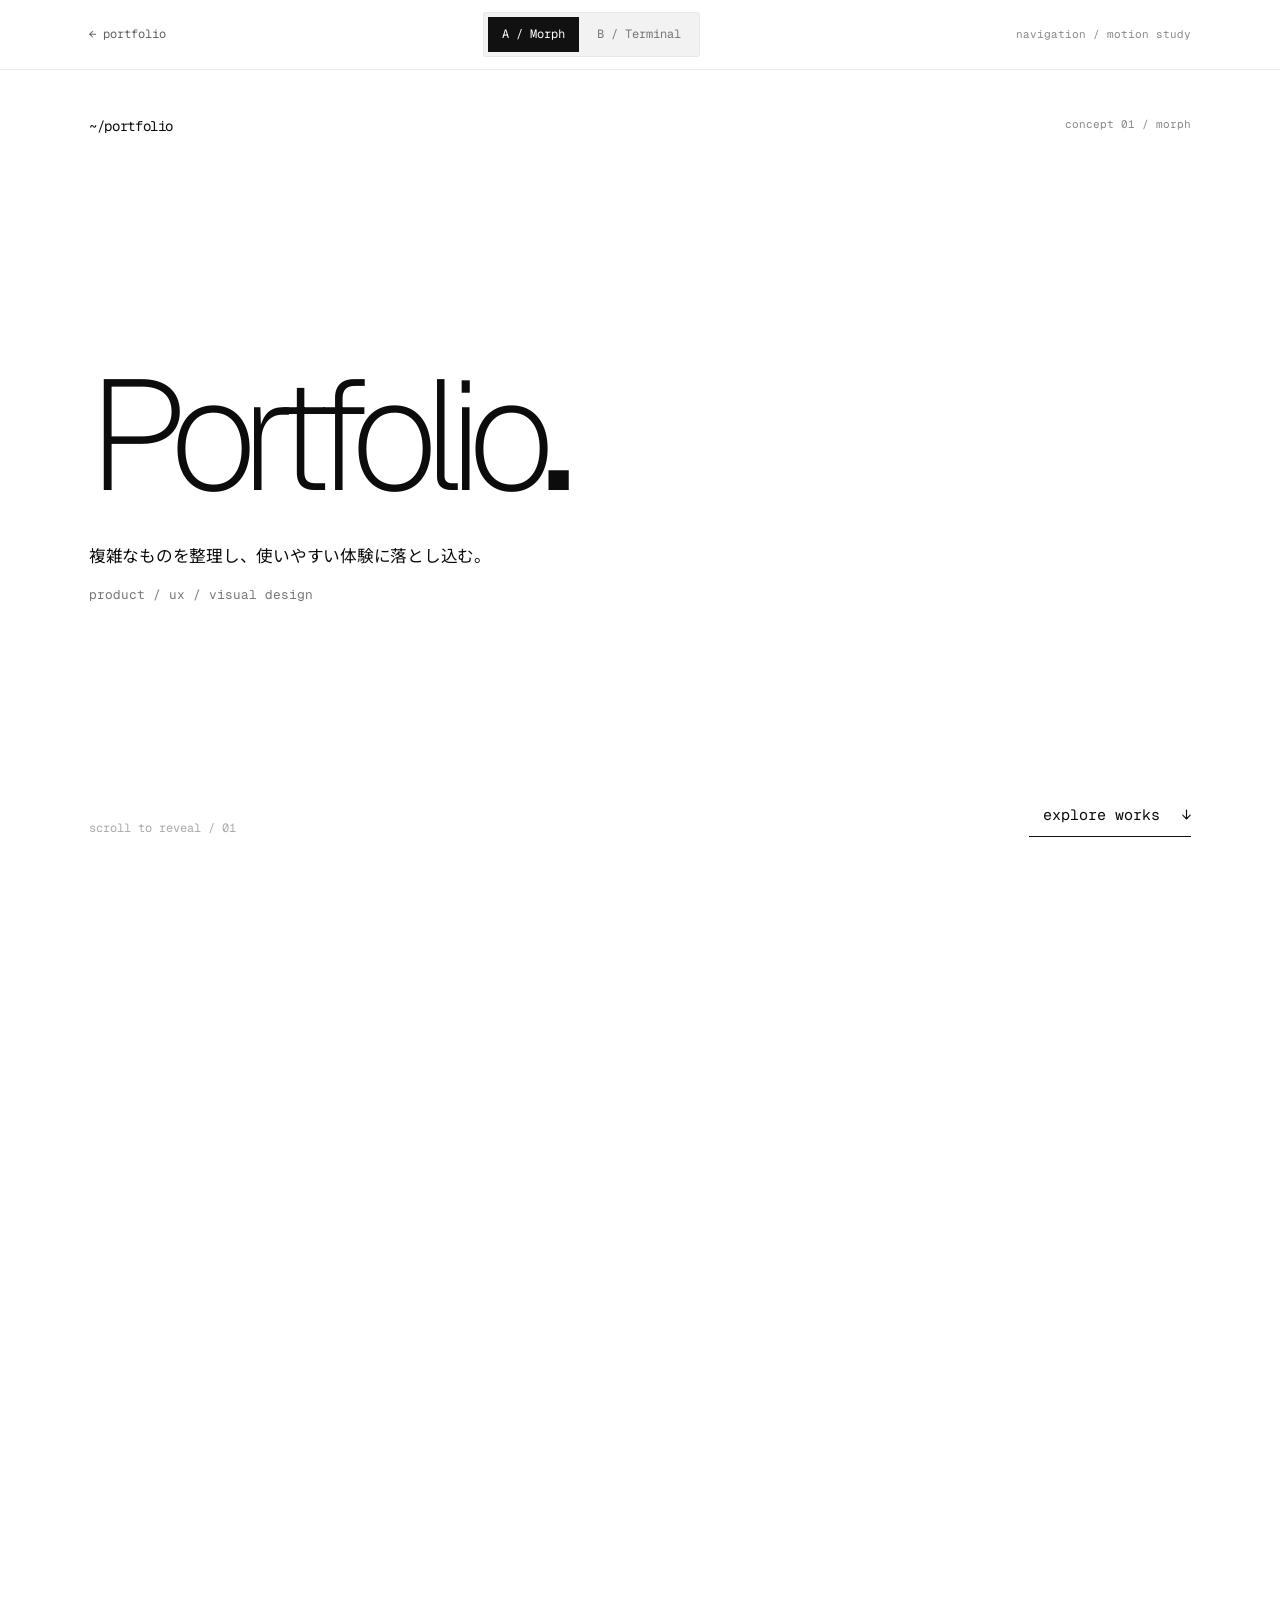
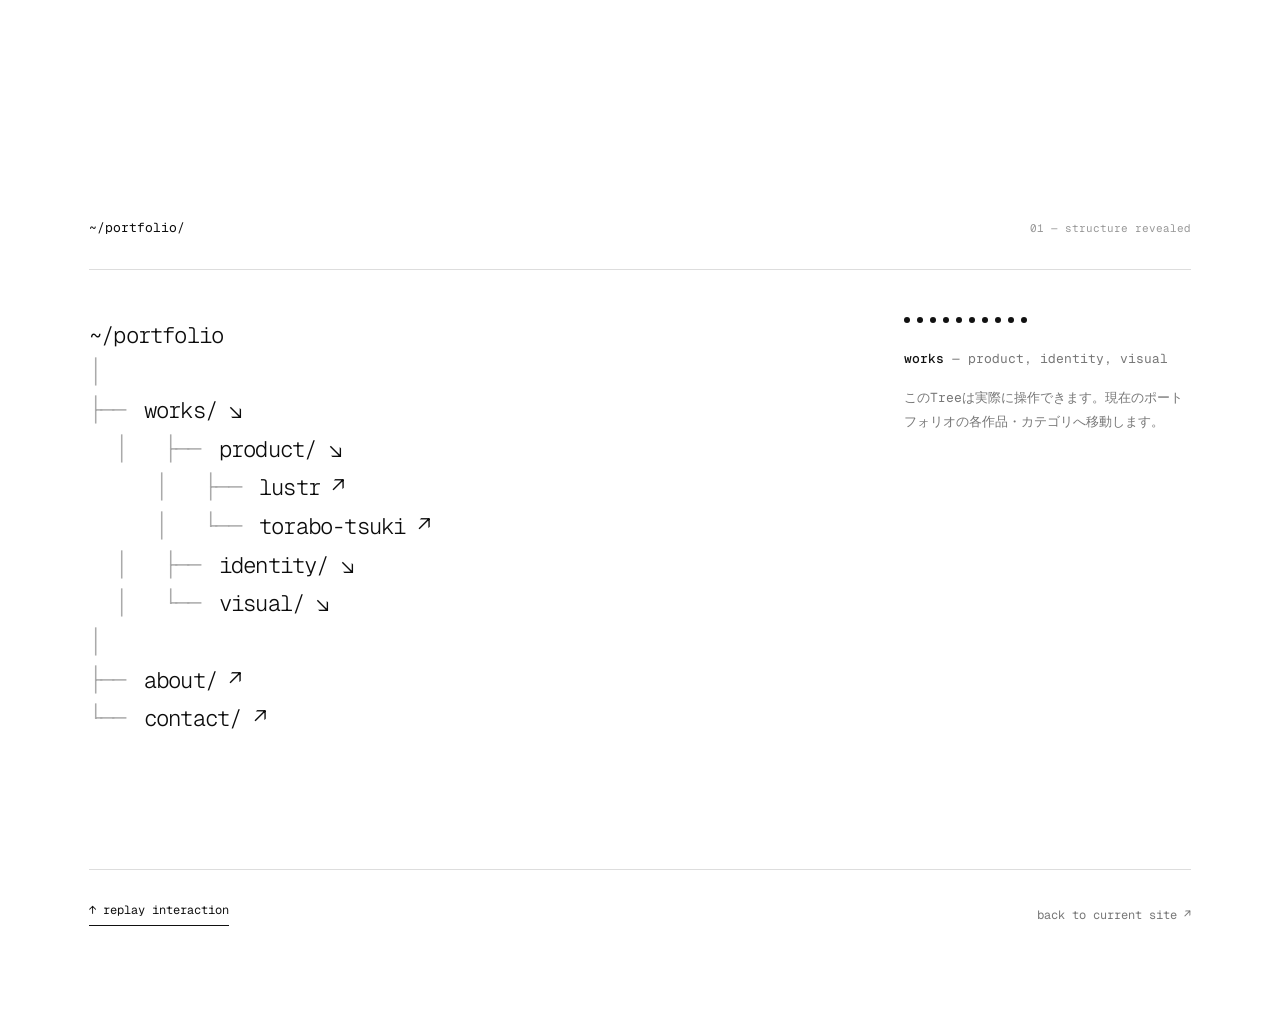
==== preview/entry-motion.html @ 7aeafffb "Add interactive Morph and Terminal portfolio navigation studies" ====
<!doctype html>
<html lang="ja">
<head>
<meta charset="utf-8">
<meta name="viewport" content="width=device-width,initial-scale=1,viewport-fit=cover">
<meta name="theme-color" content="#fff">
<meta name="description" content="Portfolio navigation study: morph and terminal motion concepts.">
<title>Entry Motion Study — Portfolio</title>
<link rel="preconnect" href="https://fonts.googleapis.com">
<link rel="preconnect" href="https://fonts.gstatic.com" crossorigin>
<link href="https://fonts.googleapis.com/css2?family=Geist:wght@200;300;400;500;600&family=Geist+Mono:wght@200;300;400;500&family=Noto+Sans+JP:wght@400;500&display=swap" rel="stylesheet">
<script>
document.documentElement.dataset.mode=new URLSearchParams(location.search).get('mode')==='b'?'b':'a';
</script>
<style>
:root{
 --ink:#0c0c0c;--line:#ddd;--muted:#777;--paper:#fff;
 --mono:'Geist Mono',ui-monospace,SFMono-Regular,monospace;
 --sans:'Geist','Noto Sans JP',sans-serif;
 --gutter:clamp(24px,6.95vw,100px);
 --hero-opacity:1;--hero-y:0px;--hero-scale:1;
 --a-opacity:0;--a-y:48px;--a-scale:.96;
 --b-opacity:0;--b-y:32px;
}
*{box-sizing:border-box}
html{scroll-behavior:smooth;scroll-padding-top:90px}
body{margin:0;background:var(--paper);color:var(--ink);font-family:var(--sans);-webkit-font-smoothing:antialiased}
a{color:inherit;text-decoration:none}
button{font:inherit;color:inherit;cursor:pointer}
a:focus-visible,button:focus-visible{outline:2px solid #111;outline-offset:5px}
.lab-nav{position:fixed;top:0;left:0;right:0;z-index:30;min-height:65px;padding:12px var(--gutter);display:flex;align-items:center;justify-content:space-between;gap:12px;border-bottom:1px solid rgba(0,0,0,.08);background:rgba(255,255,255,.92);-webkit-backdrop-filter:blur(16px);backdrop-filter:blur(16px);font:400 12px/1.4 var(--mono)}
.lab-back{white-space:nowrap;opacity:.65;transition:opacity .2s}.lab-back:hover{opacity:1}
.lab-switch{display:flex;gap:4px;padding:4px;background:#f2f2f2;border:1px solid #e8e8e8;border-radius:3px}
.lab-switch a{padding:9px 14px;color:#777;white-space:nowrap;transition:background .2s,color .2s}
.lab-switch a[aria-current="page"]{background:#111;color:#fff}
.lab-switch a:hover:not([aria-current]){color:#111}
.lab-meta{font-size:11px;color:#898989;white-space:nowrap}
.story{height:190svh;min-height:1100px;position:relative}
.story-sticky{position:sticky;top:0;height:100svh;min-height:500px;overflow:hidden}
.stage-inner{height:100%;max-width:1440px;margin:auto;padding:clamp(96px,12vh,138px) var(--gutter) 35px;position:relative}
.small-path{font:400 14px/1.4 var(--mono);letter-spacing:-.025em}
.stage-top{position:absolute;top:clamp(103px,13vh,140px);left:var(--gutter);right:var(--gutter);display:flex;justify-content:space-between;gap:25px}
.stage-counter{font:400 11px/1.4 var(--mono);color:#888}
.hero{position:absolute;left:var(--gutter);right:var(--gutter);top:40%;transform:translate3d(0,var(--hero-y),0) scale(var(--hero-scale));transform-origin:0 50%;opacity:var(--hero-opacity);pointer-events:auto}
.hero-title{font:200 clamp(76px,12.2vw,178px)/.96 var(--sans);letter-spacing:-.085em;margin:0}
.hero-title .period{font-weight:500}
.hero-lead{margin:30px 0 14px;font:400 clamp(14px,1.3vw,18px)/1.85 'Noto Sans JP',var(--sans);letter-spacing:-.015em}
.hero-role{font:400 clamp(12px,1vw,15px)/1.5 var(--mono);color:var(--muted);margin:0}
.stage-footer{position:absolute;bottom:clamp(36px,7vh,82px);left:var(--gutter);right:var(--gutter);display:flex;justify-content:space-between;gap:18px;align-items:end}
.footer-hint{font:400 12px/1.5 var(--mono);color:#aaa}
.explore{border:0;padding:12px 0 12px 14px;background:transparent;border-bottom:1px solid #111;font:400 15px/1.3 var(--mono);display:flex;gap:22px;align-items:center;white-space:nowrap}
.explore span{transition:transform .2s}.explore:hover span{transform:translateY(4px)}
.explore:active{opacity:.65}
.a-stage,.b-stage{position:absolute;inset:0;pointer-events:none}
.a-stage{opacity:var(--a-opacity);transform:translate3d(0,var(--a-y),0) scale(var(--a-scale));transform-origin:20% 40%}
.b-stage{opacity:var(--b-opacity);transform:translate3d(0,var(--b-y),0)}
.mode-a-only{display:none}.mode-b-only{display:none}
html[data-mode=a] .mode-a-only{display:block}
html[data-mode=b] .mode-b-only{display:block}
.a-stage .mini-path{position:absolute;left:var(--gutter);top:30%;font:400 clamp(21px,2.1vw,33px)/1.2 var(--mono);letter-spacing:-.04em}
.a-stage .mini-path .prompt{color:#bbb}
.ghost-tree{position:absolute;top:calc(30% + 80px);left:var(--gutter);display:flex;flex-direction:column;gap:11px;font:300 clamp(16px,1.6vw,23px)/1.3 var(--mono);white-space:nowrap;letter-spacing:-.025em}
.ghost-line{opacity:0;transform:translateY(12px)}
.ghost-muted{color:#999}
.ghost-indent{padding-left:2.8ch}
.ghost-deep{padding-left:5.6ch}
.terminal{position:absolute;left:var(--gutter);right:var(--gutter);top:28%;font:300 clamp(16px,1.85vw,27px)/1.6 var(--mono);letter-spacing:-.03em}
.term-prompt{white-space:nowrap;color:#111}
.term-prompt .command-lead{color:#999}
.cursor{display:inline-block;margin-left:2px;animation:blink .85s step-end infinite}
.term-lines{margin-top:24px;display:flex;flex-direction:column;gap:4px;white-space:nowrap}
.term-line{opacity:0;transform:translateY(6px)}
.term-muted{color:#999}
@keyframes blink{0%,49%{opacity:1}50%,100%{opacity:0}}
.scroll-track{position:absolute;bottom:0;left:0;width:100%;height:2px;background:transparent}
.scroll-fill{height:100%;background:#111;transform-origin:left;transform:scaleX(0)}
.directory{position:relative;background:#fff;min-height:100svh;padding:clamp(95px,12vh,154px) var(--gutter) 110px;max-width:1440px;margin:auto;scroll-margin-top:65px}
.directory-top{display:flex;justify-content:space-between;gap:30px;align-items:baseline;padding-bottom:30px;border-bottom:1px solid var(--line)}
.directory-label{font:400 13px/1.6 var(--mono)}
.directory-sub{font:400 11px/1.6 var(--mono);color:#999}
.directory-grid{display:grid;grid-template-columns:minmax(0,1fr) minmax(230px,.38fr);gap:60px;padding-top:47px}
.tree{font:300 clamp(16px,1.75vw,23px)/1.68 var(--mono);letter-spacing:-.035em}
.tree-row{display:flex;gap:6px;align-items:baseline;min-height:1.6em}
.tree-branch{color:#aaa;white-space:pre}
.tree-indent-1{padding-left:2ch}
.tree-indent-2{padding-left:5.1ch}
.tree-indent-3{padding-left:8.3ch}
.tree-name{display:inline-block;overflow-wrap:anywhere}
.tree a{border-bottom:1px solid transparent;transition:background .15s,color .15s}
.tree a:hover{background:#111;color:#fff}
.tree .unavailable{color:#a8a8a8}
.directory-details{font:400 13px/1.85 var(--mono);color:#777;margin-top:0;max-width:300px}
.directory-details strong{font-weight:500;color:#111}
.directory-details .dot-line{display:flex;gap:7px;margin-bottom:24px}
.directory-details .dot-line i{width:6px;height:6px;border-radius:50%;background:#111}
.directory-details p{margin:0 0 15px}
.directory-bottom{display:flex;justify-content:space-between;gap:20px;align-items:end;margin-top:130px;padding-top:26px;border-top:1px solid var(--line);font:400 12px/1.6 var(--mono);color:#777}
.replay{background:none;border:0;border-bottom:1px solid currentColor;padding:6px 0;font:400 12px/1.4 var(--mono);color:#111}
body.entered .explore{pointer-events:none}
@media(max-width:900px){
.lab-meta{display:none}
.directory-grid{grid-template-columns:1fr;gap:40px}
.directory-details{order:-1;max-width:100%}
.directory-details p{display:none}
.directory-details .dot-line{margin-bottom:0}
}
@media(max-width:560px){
.lab-nav{padding:8px 18px 8px 22px;min-height:62px;font-size:10px}
.lab-switch a{padding:10px 9px;font-size:11px}
.stage-inner{padding-left:23px;padding-right:23px}
.stage-top,.stage-footer{left:23px;right:23px}
.stage-counter{font-size:9px}
.hero{left:23px;right:23px;top:36%}
.hero-title{font-size:clamp(65px,15.8vw,93px)}
.hero-lead{font-size:13px;max-width:300px;line-height:1.8;margin-top:22px}
.hero-role{font-size:10px}
.footer-hint{font-size:10px}
.explore{font-size:12px;gap:13px}
.a-stage .mini-path{left:23px;top:29%;font-size:22px}
.ghost-tree{left:23px;top:calc(29% + 70px);font-size:16px;gap:10px}
.ghost-indent{padding-left:1.8ch}
.ghost-deep{padding-left:3.5ch}
.terminal{left:23px;right:23px;top:27%;font-size:clamp(15px,4vw,20px)}
.term-lines{margin-top:22px}
.directory{padding:100px 23px 80px}
.directory-top{flex-direction:column;gap:4px}
.directory-grid{padding-top:34px}
.tree{font-size:clamp(13px,3.45vw,17px);letter-spacing:-.065em;line-height:1.75}
.tree-indent-1{padding-left:1ch}
.tree-indent-2{padding-left:2ch}
.tree-indent-3{padding-left:3ch}
.directory-bottom{margin-top:75px}
}
@media(prefers-reduced-motion:reduce){
html{scroll-behavior:auto}
*,*:before,*:after{animation:none!important;transition:none!important}
.story{height:100svh;min-height:540px}
.a-stage,.b-stage{display:none!important}
.hero{opacity:1!important;transform:none!important}
.directory{scroll-margin-top:65px}
}
</style>
</head>
<body>
<header class="lab-nav" aria-label="モーション比較">
  <a class="lab-back" href="../index.html">← portfolio</a>
  <nav class="lab-switch" aria-label="演出を切り替える">
    <a href="?mode=a" data-switch="a">A / Morph</a>
    <a href="?mode=b" data-switch="b">B / Terminal</a>
  </nav>
  <span class="lab-meta">navigation / motion study</span>
</header>

<section class="story" id="entry" aria-label="トップページから作品一覧への演出">
  <div class="story-sticky">
    <div class="stage-inner">
      <div class="stage-top">
        <span class="small-path">~/portfolio</span>
        <span class="stage-counter mode-a-only">concept 01 / morph</span>
        <span class="stage-counter mode-b-only">concept 02 / terminal</span>
      </div>
      <div class="hero">
        <h1 class="hero-title">Portfolio<span class="period">.</span></h1>
        <p class="hero-lead">複雑なものを整理し、使いやすい体験に落とし込む。</p>
        <p class="hero-role">product / ux / visual design</p>
      </div>
      <div class="a-stage mode-a-only" aria-hidden="true">
        <div class="mini-path"><span class="prompt">› </span>~/portfolio</div>
        <div class="ghost-tree">
          <div class="ghost-line"><span class="ghost-muted">│</span></div>
          <div class="ghost-line"><span class="ghost-muted">├── </span>works/</div>
          <div class="ghost-line ghost-indent"><span class="ghost-muted">├── </span>product/</div>
          <div class="ghost-line ghost-indent"><span class="ghost-muted">├── </span>identity/</div>
          <div class="ghost-line ghost-indent"><span class="ghost-muted">└── </span>visual/</div>
          <div class="ghost-line"><span class="ghost-muted">├── </span>about/</div>
          <div class="ghost-line"><span class="ghost-muted">└── </span>contact/</div>
        </div>
      </div>
      <div class="b-stage mode-b-only" aria-hidden="true">
        <div class="terminal">
          <div class="term-prompt"><span class="command-lead">› </span><span id="typed-command"></span><span class="cursor">_</span></div>
          <div class="term-lines">
            <div class="term-line">~/portfolio</div>
            <div class="term-line"><span class="term-muted">│</span></div>
            <div class="term-line"><span class="term-muted">├── </span>works/</div>
            <div class="term-line"><span class="term-muted">│   ├── </span>product/</div>
            <div class="term-line"><span class="term-muted">│   ├── </span>identity/</div>
            <div class="term-line"><span class="term-muted">│   └── </span>visual/</div>
            <div class="term-line"><span class="term-muted">├── </span>about/</div>
            <div class="term-line"><span class="term-muted">└── </span>contact/</div>
          </div>
        </div>
      </div>
      <div class="stage-footer">
        <div class="footer-hint mode-a-only">scroll to reveal / 01</div>
        <div class="footer-hint mode-b-only">scroll to execute / 02</div>
        <button class="explore" data-enter type="button">explore works <span aria-hidden="true">↓</span></button>
      </div>
    </div>
    <div class="scroll-track" aria-hidden="true"><div class="scroll-fill" id="scroll-fill"></div></div>
  </div>
</section>

<main id="directory" class="directory">
  <div class="directory-top">
    <span class="directory-label">~/portfolio/</span>
    <span class="directory-sub mode-a-only">01 — structure revealed</span>
    <span class="directory-sub mode-b-only">02 — command executed</span>
  </div>
  <div class="directory-grid">
    <nav class="tree" aria-label="作品ディレクトリ">
      <div class="tree-row"><span class="tree-name">~/portfolio</span></div>
      <div class="tree-row"><span class="tree-branch">│</span></div>
      <div class="tree-row"><span class="tree-branch">├── </span><a class="tree-name" href="../index.html#product">works/ ↘</a></div>
      <div class="tree-row tree-indent-1"><span class="tree-branch">│   ├── </span><a class="tree-name" href="../index.html#product">product/ ↘</a></div>
      <div class="tree-row tree-indent-2"><span class="tree-branch">│   ├── </span><a class="tree-name" href="../works/product/lustr.html">lustr ↗</a></div>
      <div class="tree-row tree-indent-2"><span class="tree-branch">│   └── </span><a class="tree-name" href="../works/product/torabo-tsuki-keymapper.html">torabo-tsuki ↗</a></div>
      <div class="tree-row tree-indent-1"><span class="tree-branch">│   ├── </span><a class="tree-name" href="../index.html#identity">identity/ ↘</a></div>
      <div class="tree-row tree-indent-1"><span class="tree-branch">│   └── </span><a class="tree-name" href="../index.html#visual">visual/ ↘</a></div>
      <div class="tree-row"><span class="tree-branch">│</span></div>
      <div class="tree-row"><span class="tree-branch">├── </span><a class="tree-name" href="../index.html#about">about/ ↗</a></div>
      <div class="tree-row"><span class="tree-branch">└── </span><a class="tree-name" href="../index.html#contact">contact/ ↗</a></div>
    </nav>
    <aside class="directory-details">
      <div class="dot-line" aria-hidden="true"><i></i><i></i><i></i><i></i><i></i><i></i><i></i><i></i><i></i><i></i></div>
      <p><strong>works</strong> — product, identity, visual</p>
      <p>このTreeは実際に操作できます。現在のポートフォリオの各作品・カテゴリへ移動します。</p>
    </aside>
  </div>
  <div class="directory-bottom">
    <button type="button" class="replay" id="replay">↑ replay interaction</button>
    <a href="../index.html">back to current site ↗</a>
  </div>
</main>

<script>
(function(){
  'use strict';
  const root=document.documentElement;
  const mode=root.dataset.mode;
  document.querySelectorAll('[data-switch]').forEach(a=>{
    if(a.dataset.switch===mode)a.setAttribute('aria-current','page');
  });
  const stage=document.querySelector('.story');
  const directory=document.querySelector('#directory');
  const hero=document.querySelector('.hero');
  const btn=document.querySelector('[data-enter]');
  const ghost=[...document.querySelectorAll('.ghost-line')];
  const term=[...document.querySelectorAll('.term-line')];
  const typed=document.querySelector('#typed-command');
  const fill=document.querySelector('#scroll-fill');
  const command='tree ~/portfolio';
  const reduce=window.matchMedia('(prefers-reduced-motion: reduce)');
  let ticking=false;
  const clamp=(v,min=0,max=1)=>Math.min(max,Math.max(min,v));
  const ease=t=>t*t*(3-2*t);
  function draw(){
    ticking=false;
    if(reduce.matches){
      hero.style.opacity='1';
      return;
    }
    const max=Math.max(1,stage.offsetHeight-window.innerHeight);
    const p=clamp(-stage.getBoundingClientRect().top/max);
    // Same hero in both studies; only the transition differs.
    const h=ease(clamp((p-.07)/.42));
    root.style.setProperty('--hero-opacity',String(1-h));
    root.style.setProperty('--hero-y',Math.round(-125*h)+'px');
    root.style.setProperty('--hero-scale',String(1-.2*h));
    btn.style.opacity=String(1-ease(clamp((p-.08)/.2)));
    btn.style.pointerEvents=p>.36?'none':'auto';
    fill.style.transform='scaleX('+p+')';

    if(mode==='a'){
      const q=ease(clamp((p-.24)/.37));
      root.style.setProperty('--a-opacity',String(q));
      root.style.setProperty('--a-y',Math.round(48*(1-q))+'px');
      root.style.setProperty('--a-scale',String(.96+.04*q));
      ghost.forEach((el,i)=>{
        const r=ease(clamp((p-.36-i*.045)/.11));
        el.style.opacity=String(r);
        el.style.transform='translateY('+Math.round(12*(1-r))+'px)';
      });
    }else{
      const q=ease(clamp((p-.18)/.2));
      root.style.setProperty('--b-opacity',String(q));
      root.style.setProperty('--b-y',Math.round(32*(1-q))+'px');
      const n=Math.round(clamp((p-.29)/.24)*command.length);
      const part=command.slice(0,n);
      if(typed.textContent!==part)typed.textContent=part;
      term.forEach((el,i)=>{
        const r=ease(clamp((p-.54-i*.039)/.085));
        el.style.opacity=String(r);
        el.style.transform='translateY('+Math.round(6*(1-r))+'px)';
      });
    }
  }
  function tick(){if(!ticking){ticking=true;requestAnimationFrame(draw)}}
  window.addEventListener('scroll',tick,{passive:true});
  window.addEventListener('resize',tick,{passive:true});
  reduce.addEventListener?.('change',tick);
  btn.addEventListener('click',()=>{
    directory.scrollIntoView({behavior:reduce.matches?'auto':'smooth',block:'start'});
  });
  document.querySelector('#replay').addEventListener('click',()=>{
    window.scrollTo({top:0,behavior:reduce.matches?'auto':'smooth'});
  });
  draw();
})();
</script>
</body>
</html>
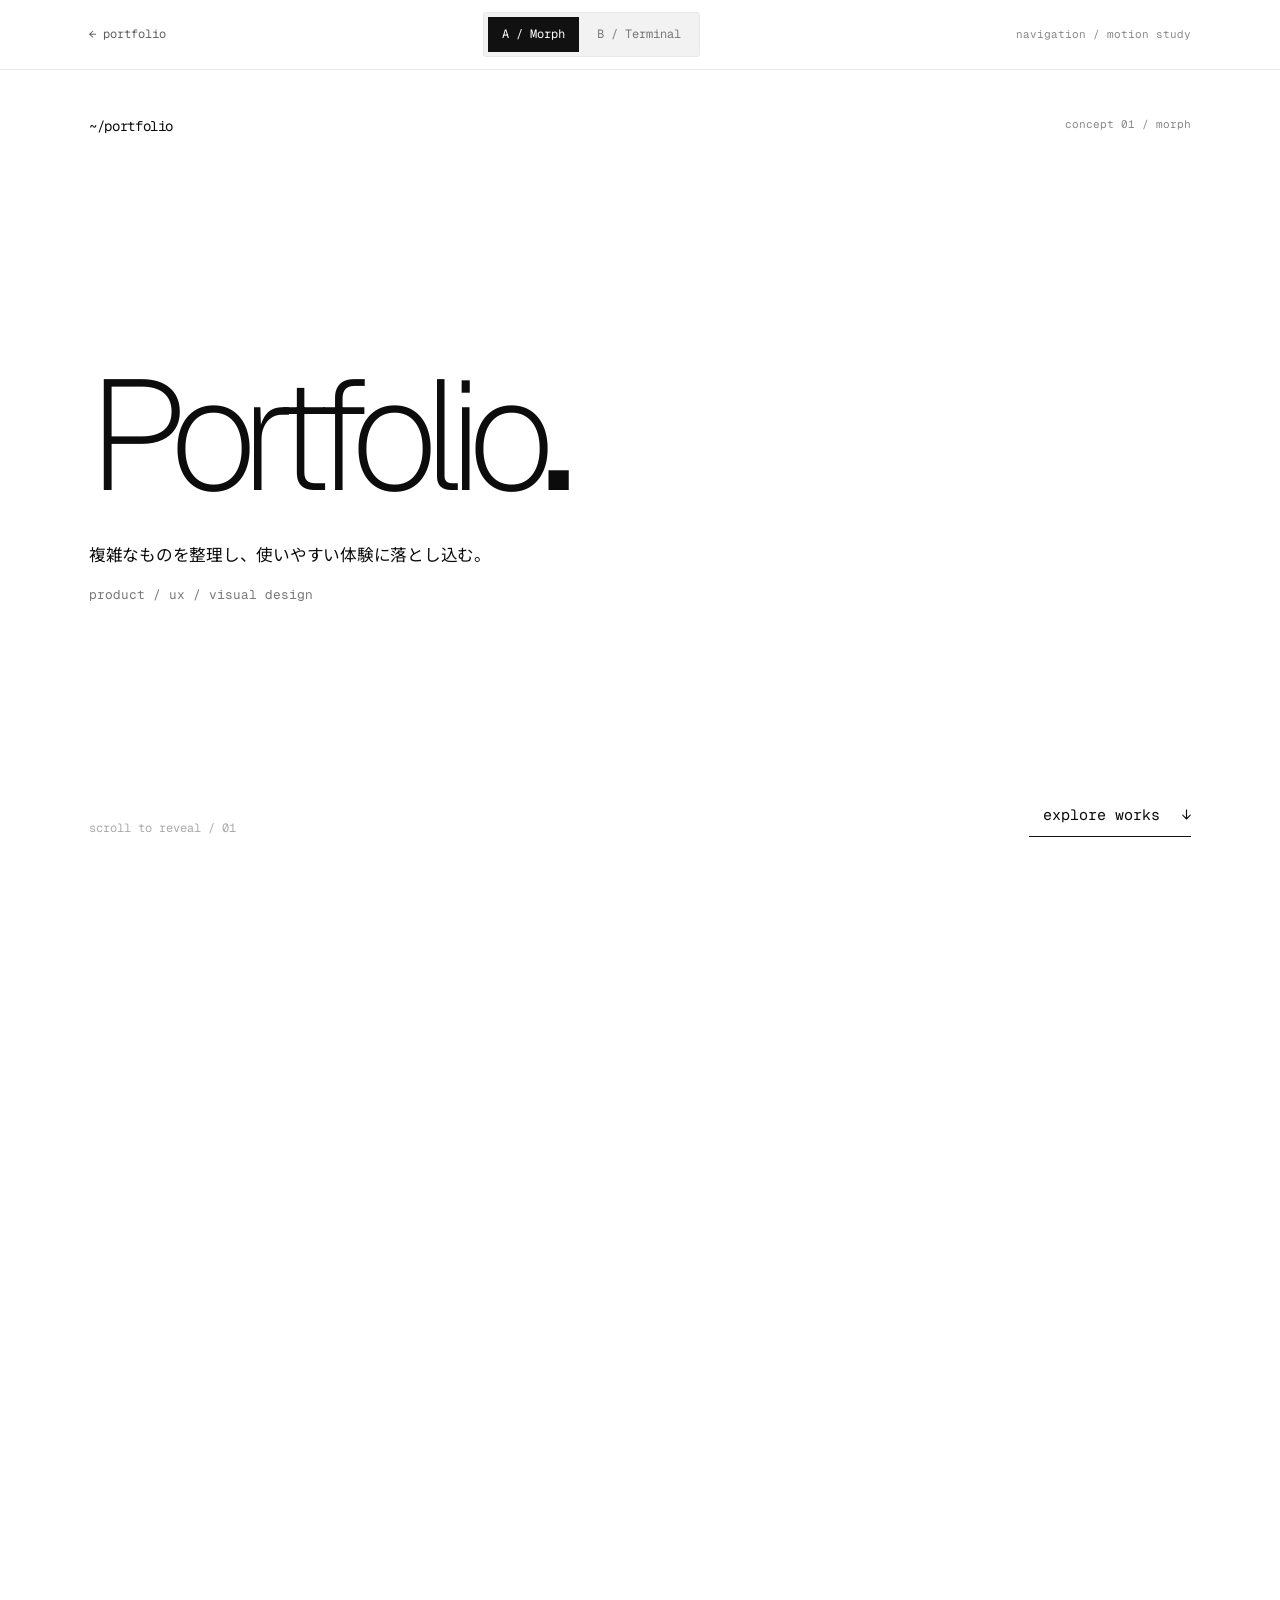
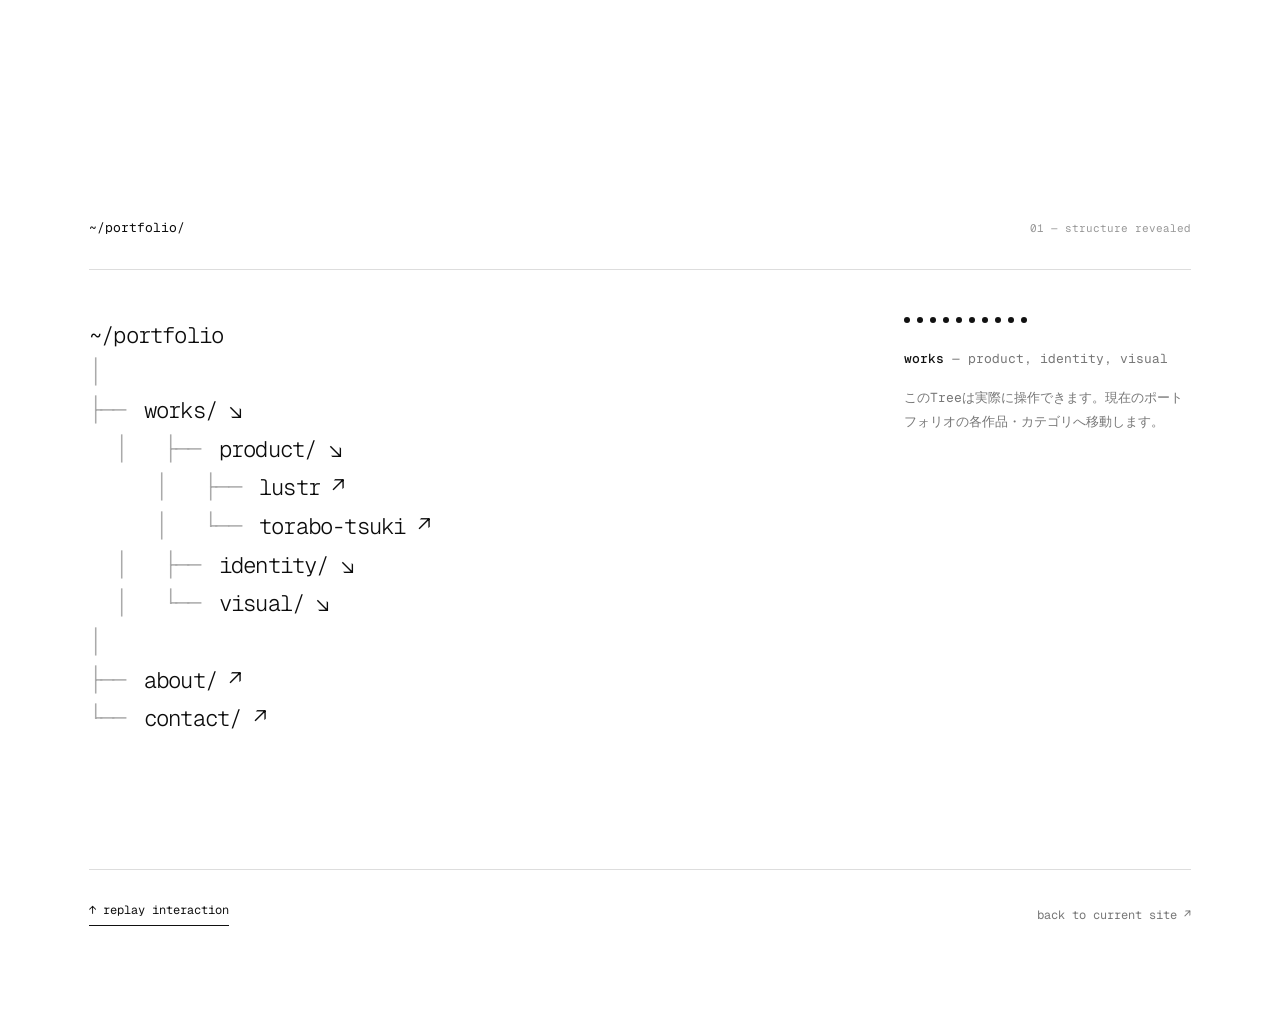
==== commit a5af58c7: "Unify Latin typography under Geist family with Noto Sans JP Japanese fallback" ====
--- a/preview/entry-motion.html
+++ b/preview/entry-motion.html
@@ -44,7 +44,7 @@
 .hero{position:absolute;left:var(--gutter);right:var(--gutter);top:40%;transform:translate3d(0,var(--hero-y),0) scale(var(--hero-scale));transform-origin:0 50%;opacity:var(--hero-opacity);pointer-events:auto}
 .hero-title{font:200 clamp(76px,12.2vw,178px)/.96 var(--sans);letter-spacing:-.085em;margin:0}
 .hero-title .period{font-weight:500}
-.hero-lead{margin:30px 0 14px;font:400 clamp(14px,1.3vw,18px)/1.85 'Noto Sans JP',var(--sans);letter-spacing:-.015em}
+.hero-lead{margin:30px 0 14px;font:400 clamp(14px,1.3vw,18px)/1.85 var(--sans);letter-spacing:-.015em}
 .hero-role{font:400 clamp(12px,1vw,15px)/1.5 var(--mono);color:var(--muted);margin:0}
 .stage-footer{position:absolute;bottom:clamp(36px,7vh,82px);left:var(--gutter);right:var(--gutter);display:flex;justify-content:space-between;gap:18px;align-items:end}
 .footer-hint{font:400 12px/1.5 var(--mono);color:#aaa}
@@ -67,7 +67,14 @@
 .terminal{position:absolute;left:var(--gutter);right:var(--gutter);top:28%;font:300 clamp(16px,1.85vw,27px)/1.6 var(--mono);letter-spacing:-.03em}
 .term-prompt{white-space:nowrap;color:#111}
 .term-prompt .command-lead{color:#999}
-.cursor{display:inline-block;margin-left:2px;animation:blink .85s step-end infinite}
+.cursor{display:inline-block;margin-left:0;animation:blink .85s step-end infinite}
+#typed-command{white-space:pre}
+.term-prompt.is-typing .cursor{animation:none;opacity:1}
+.term-prompt.command-entered .cursor{visibility:hidden}
+.term-line{transition:opacity .18s ease-out,transform .18s ease-out}
+.term-return{display:block;margin-top:14px;opacity:0;transform:translateY(6px);transition:opacity .18s ease-out,transform .18s ease-out}
+.term-return.visible{opacity:1;transform:translateY(0)}
+.term-return .cursor{margin-left:0}
 .term-lines{margin-top:24px;display:flex;flex-direction:column;gap:4px;white-space:nowrap}
 .term-line{opacity:0;transform:translateY(6px)}
 .term-muted{color:#999}
@@ -189,6 +196,7 @@
             <div class="term-line"><span class="term-muted">├── </span>about/</div>
             <div class="term-line"><span class="term-muted">└── </span>contact/</div>
           </div>
+          <div class="term-return" aria-hidden="true"><span class="command-lead">› </span><span class="cursor">_</span></div>
         </div>
       </div>
       <div class="stage-footer">
@@ -248,10 +256,59 @@
   const ghost=[...document.querySelectorAll('.ghost-line')];
   const term=[...document.querySelectorAll('.term-line')];
   const typed=document.querySelector('#typed-command');
+  const prompt=document.querySelector('.term-prompt');
+  const returned=document.querySelector('.term-return');
   const fill=document.querySelector('#scroll-fill');
   const command='tree ~/portfolio';
   const reduce=window.matchMedia('(prefers-reduced-motion: reduce)');
   let ticking=false;
+  let terminalState='idle',nextTimer=null,typedCount=0,replaying=false;
+  const charDelay=[76,71,84,67,73,120,82,69,80,74,86,73,70,89,75,78];
+  function resetTerminal(){
+    if(nextTimer!==null)clearTimeout(nextTimer);
+    nextTimer=null;
+    terminalState='idle';
+    typedCount=0;
+    typed.textContent='';
+    prompt.classList.remove('is-typing','command-entered');
+    returned.classList.remove('visible');
+    term.forEach(el=>{
+      el.style.opacity='0';
+      el.style.transform='translateY(6px)';
+    });
+  }
+  function printOutput(i){
+    if(i>=term.length){
+      terminalState='done';
+      returned.classList.add('visible');
+      return;
+    }
+    term[i].style.opacity='1';
+    term[i].style.transform='translateY(0)';
+    nextTimer=setTimeout(()=>printOutput(i+1),i===0?155:95);
+  }
+  function typeNext(){
+    if(terminalState!=='typing')return;
+    // Append exactly one character per keystroke; the inline caret
+    // is the next sibling, so it advances with the text automatically.
+    typed.textContent+=command.charAt(typedCount++);
+    if(typedCount<command.length){
+      nextTimer=setTimeout(typeNext,charDelay[typedCount%charDelay.length]);
+    }else{
+      nextTimer=setTimeout(()=>{
+        prompt.classList.remove('is-typing');
+        prompt.classList.add('command-entered');
+        terminalState='printing';
+        printOutput(0);
+      },230);
+    }
+  }
+  function startTerminal(){
+    if(terminalState!=='idle'||replaying)return;
+    terminalState='typing';
+    prompt.classList.add('is-typing');
+    nextTimer=setTimeout(typeNext,170);
+  }
   const clamp=(v,min=0,max=1)=>Math.min(max,Math.max(min,v));
   const ease=t=>t*t*(3-2*t);
   function draw(){
@@ -285,14 +342,8 @@
       const q=ease(clamp((p-.18)/.2));
       root.style.setProperty('--b-opacity',String(q));
       root.style.setProperty('--b-y',Math.round(32*(1-q))+'px');
-      const n=Math.round(clamp((p-.29)/.24)*command.length);
-      const part=command.slice(0,n);
-      if(typed.textContent!==part)typed.textContent=part;
-      term.forEach((el,i)=>{
-        const r=ease(clamp((p-.54-i*.039)/.085));
-        el.style.opacity=String(r);
-        el.style.transform='translateY('+Math.round(6*(1-r))+'px)';
-      });
+      if(p<=.025&&replaying)replaying=false;
+      if(p>=.29&&!replaying)startTerminal();
     }
   }
   function tick(){if(!ticking){ticking=true;requestAnimationFrame(draw)}}
@@ -300,9 +351,21 @@
   window.addEventListener('resize',tick,{passive:true});
   reduce.addEventListener?.('change',tick);
   btn.addEventListener('click',()=>{
-    directory.scrollIntoView({behavior:reduce.matches?'auto':'smooth',block:'start'});
+    if(mode==='b'&&!reduce.matches){
+      // Stop within the command stage, not below it, so the animation
+      // can actually be seen when the user taps the button.
+      const range=Math.max(0,stage.offsetHeight-window.innerHeight);
+      const top=stage.getBoundingClientRect().top+window.scrollY+range*.43;
+      window.scrollTo({top,behavior:'smooth'});
+    }else{
+      directory.scrollIntoView({behavior:reduce.matches?'auto':'smooth',block:'start'});
+    }
   });
   document.querySelector('#replay').addEventListener('click',()=>{
+    if(mode==='b'){
+      replaying=true;
+      resetTerminal();
+    }
     window.scrollTo({top:0,behavior:reduce.matches?'auto':'smooth'});
   });
   draw();
